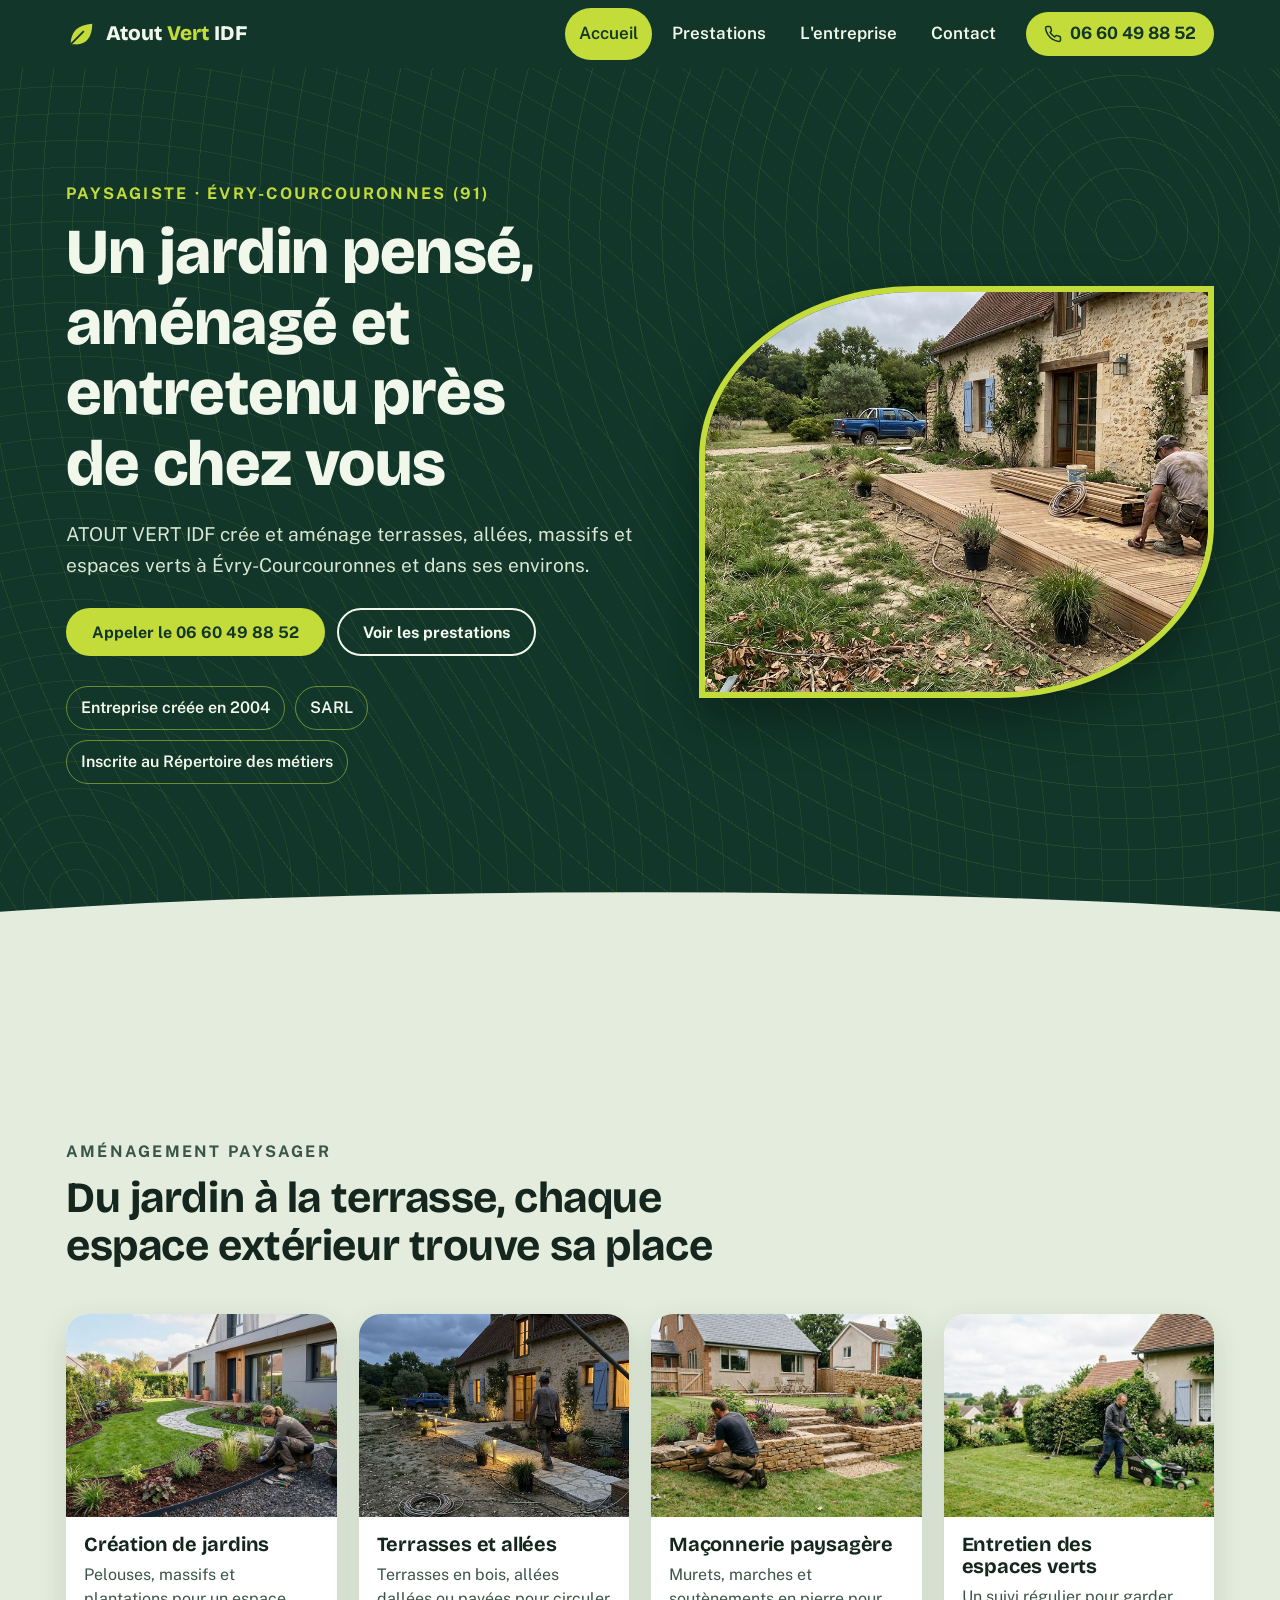
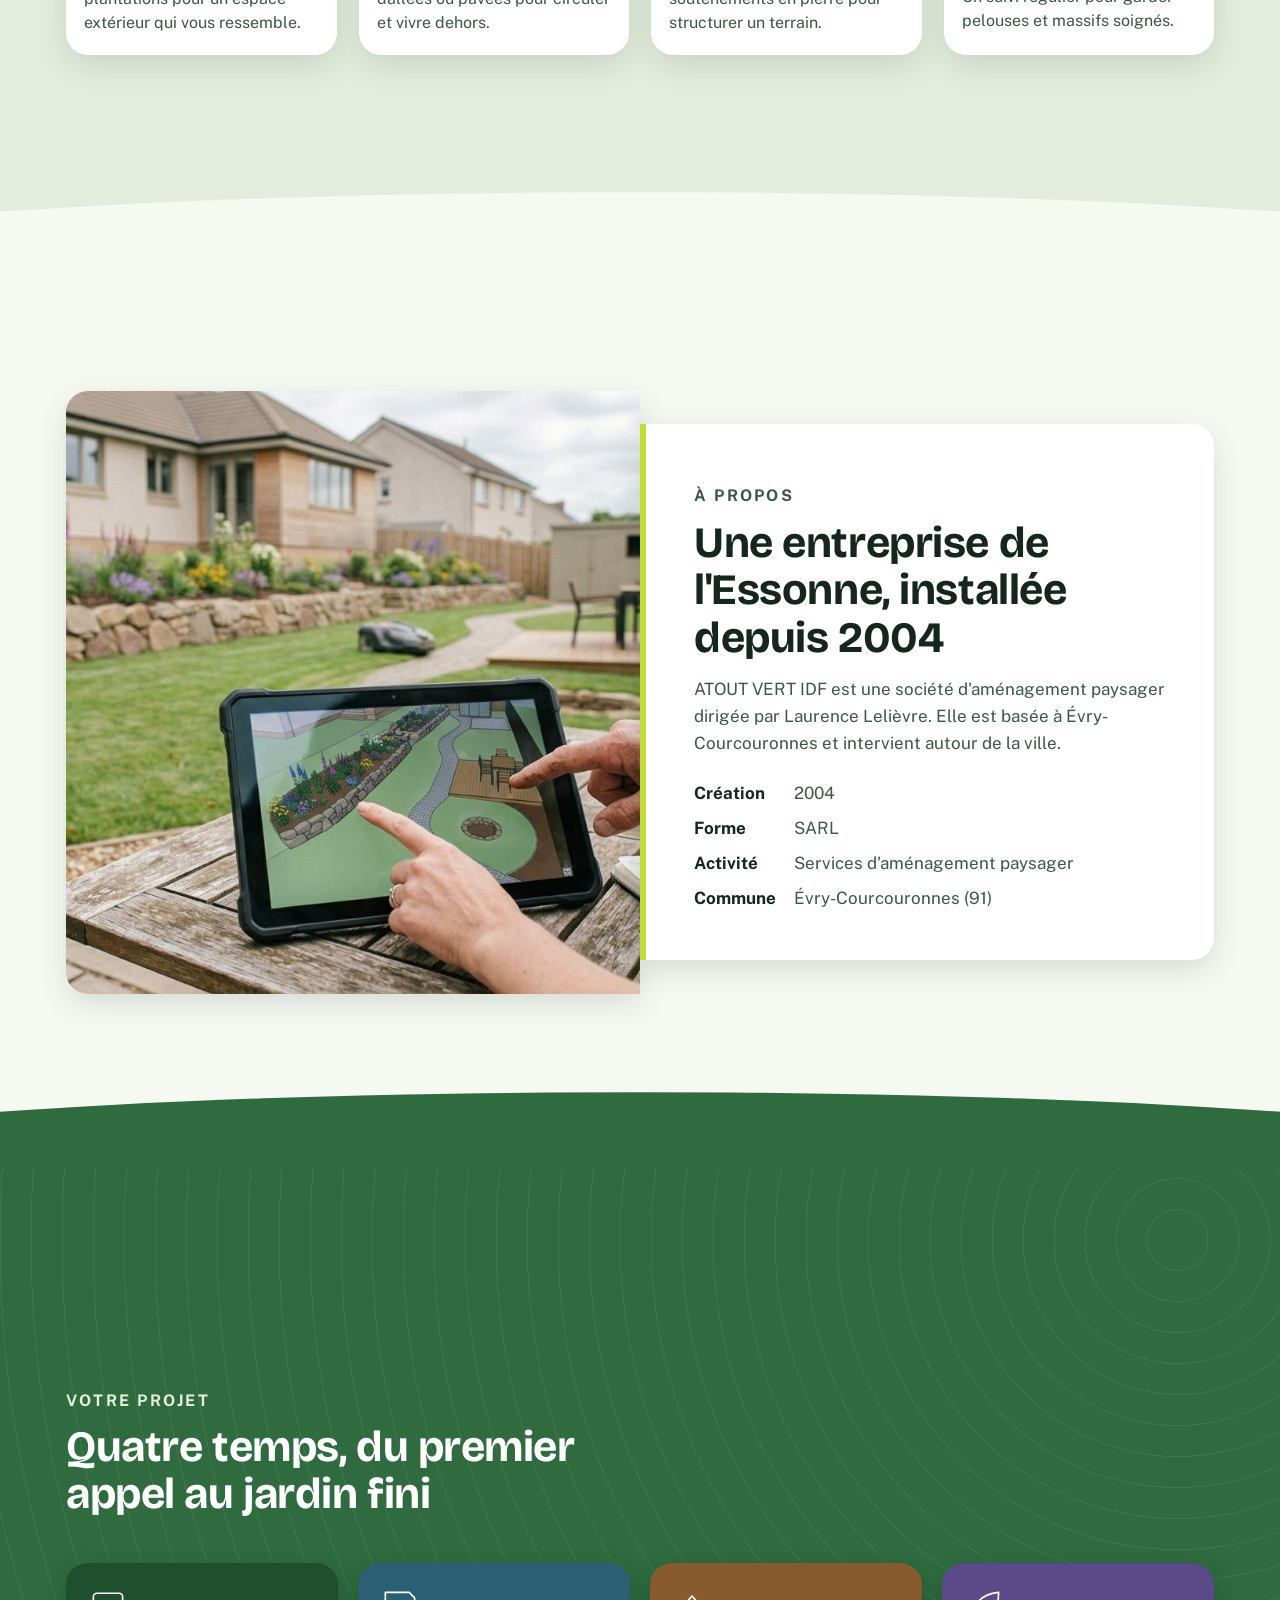
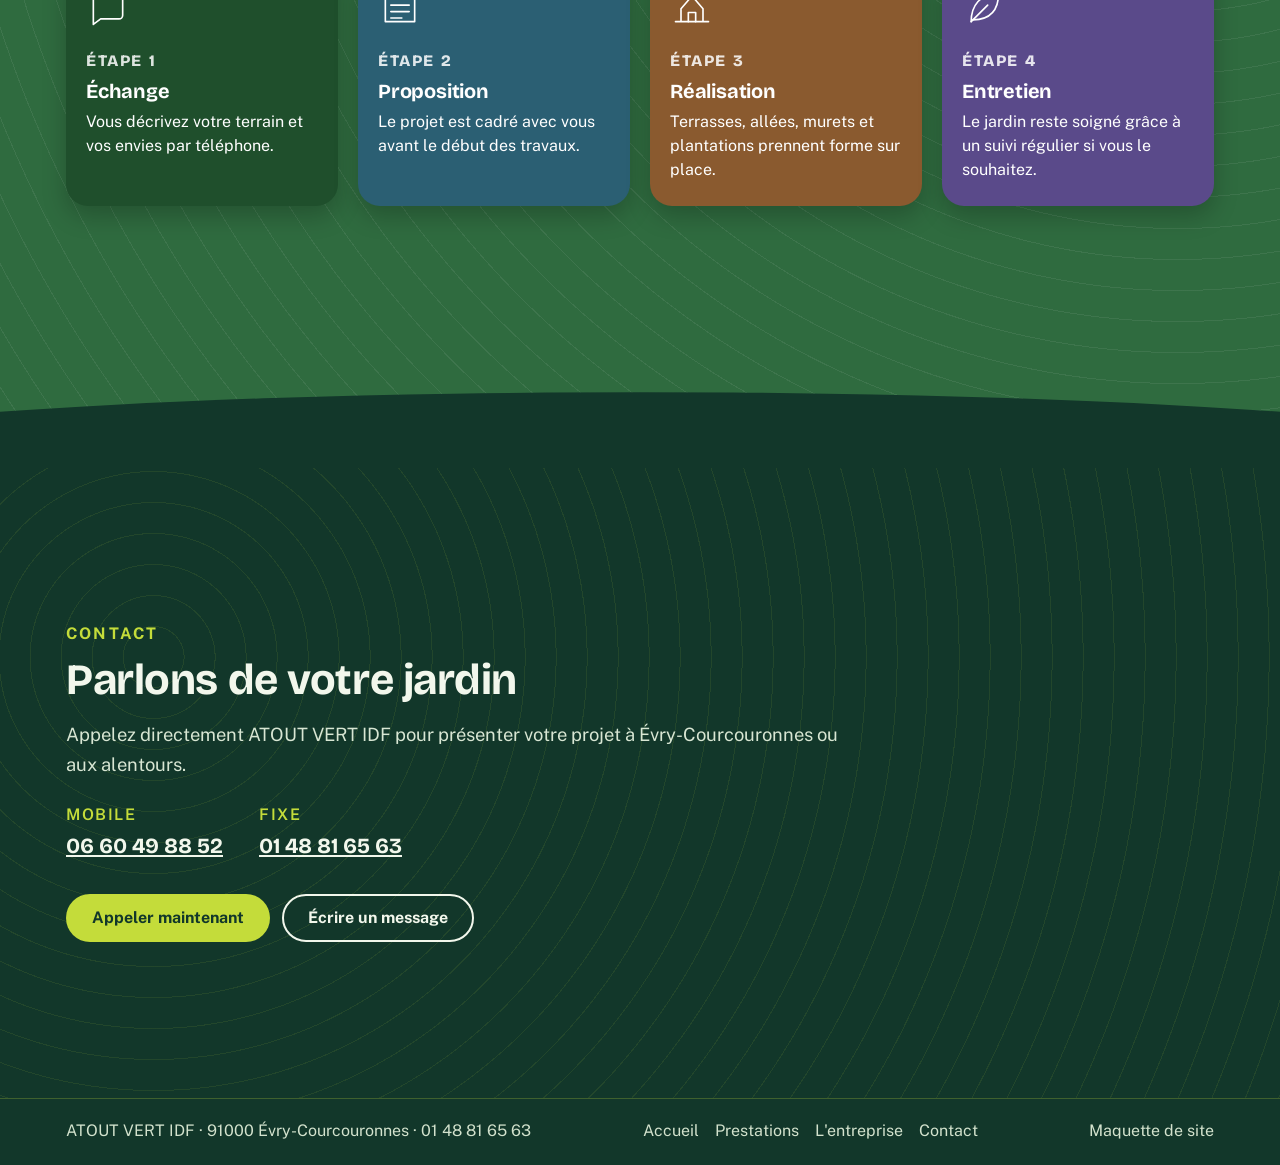
==== index.html @ 4dcef709 "Maquette : accueil Co-Authored-By: Claude Sonnet 5.5 <noreply@anthropic.com>" ====
<!doctype html>
<html lang="fr">
<head>
<meta charset="utf-8">
<meta name="viewport" content="width=device-width,initial-scale=1,viewport-fit=cover">
<meta name="robots" content="noindex, nofollow">
<title>Atout Vert IDF</title>
<meta name="description" content="Atout Vert IDF, paysagiste à Évry-Courcouronnes (Essonne) : aménagement de jardins, terrasses, allées, maçonnerie paysagère et entretien des espaces verts.">
<link rel="icon" href="data:image/svg+xml,%3Csvg xmlns='http://www.w3.org/2000/svg' viewBox='0 0 32 32'%3E%3Crect width='32' height='32' rx='8' fill='%2312372a'/%3E%3Cpath d='M8 24C8 13 14 8 25 8c0 11-5 17-15 17' fill='%23c4dc3a'/%3E%3Cpath d='M8 24l11-11' stroke='%2312372a' stroke-width='2' fill='none'/%3E%3C/svg%3E">
<link rel="preconnect" href="https://fonts.googleapis.com">
<link rel="preconnect" href="https://fonts.gstatic.com" crossorigin>
<link rel="stylesheet" href="https://fonts.googleapis.com/css2?family=Bricolage+Grotesque:wght@600;700;800&family=Public+Sans:wght@400;600;700&display=swap">
<link rel="stylesheet" href="css/style.css">
</head>
<body>
<a class="skip" href="#contenu">Aller au contenu</a>
<header class="hd">
  <div class="wrap">
    <a class="logo" href="https://webaunet.github.io/atout-vert-idf/" aria-label="Atout Vert IDF, accueil">
      <svg viewBox="0 0 32 32" aria-hidden="true"><path d="M5 27C5 14 12 6 28 5c0 15-7 23-19 22" fill="#c4dc3a"/><path d="M5 27 19 13" stroke="#12372a" stroke-width="2" fill="none"/></svg>
      <span>Atout <b>Vert</b> IDF</span>
    </a>
    <nav class="nav" id="menu" aria-label="Navigation principale">
      <a class="l" href="index.html" aria-current="page">Accueil</a>
      <a class="l" href="prestations.html">Prestations</a>
      <a class="l" href="entreprise.html">L'entreprise</a>
      <a class="l" href="contact.html">Contact</a>
    </nav>
    <a class="call" href="tel:+33660498852"><svg viewBox="0 0 24 24" fill="none" stroke="currentColor" stroke-width="2" stroke-linecap="round" stroke-linejoin="round" aria-hidden="true"><path d="M22 16.9v3a2 2 0 0 1-2.2 2 19.8 19.8 0 0 1-8.6-3.1 19.5 19.5 0 0 1-6-6A19.8 19.8 0 0 1 2.1 4.2 2 2 0 0 1 4.1 2h3a2 2 0 0 1 2 1.7c.1 1 .4 1.9.7 2.8a2 2 0 0 1-.5 2.1L8.1 9.9a16 16 0 0 0 6 6l1.3-1.3a2 2 0 0 1 2.1-.4c.9.3 1.8.6 2.8.7a2 2 0 0 1 1.7 2z"/></svg><span class="t">06 60 49 88 52</span></a>
    <button class="burger" type="button" aria-expanded="false" aria-controls="menu" aria-label="Ouvrir le menu"><span></span></button>
  </div>
</header>

<main id="contenu">
<section class="sec hero">
  <div class="wrap grid">
    <div>
      <p class="eyebrow">Paysagiste · Évry-Courcouronnes (91)</p>
      <h1>Un jardin pensé, aménagé et entretenu près de chez vous</h1>
      <p class="lead">ATOUT VERT IDF crée et aménage terrasses, allées, massifs et espaces verts à Évry-Courcouronnes et dans ses environs.</p>
      <div class="actions">
        <a class="btn p" href="tel:+33660498852">Appeler le 06 60 49 88 52</a>
        <a class="btn o" href="prestations.html">Voir les prestations</a>
      </div>
      <ul class="facts">
        <li>Entreprise créée en 2004</li>
        <li>SARL</li>
        <li>Inscrite au Répertoire des métiers</li>
      </ul>
    </div>
    <div class="leaf"><img src="images/terrasse-bois.jpg" width="1408" height="768" alt="Chantier de terrasse en bois devant une maison en pierre, avec un ouvrier au travail"></div>
  </div>
</section>

<section class="sec svc" id="prestations">
  <div class="wrap">
    <div class="head">
      <p class="eyebrow">Aménagement paysager</p>
      <h2>Du jardin à la terrasse, chaque espace extérieur trouve sa place</h2>
    </div>
    <div class="cards">
      <article class="card"><img src="images/creation.jpg" width="1000" height="545" loading="lazy" alt="Jardin aménagé avec pelouse, massifs et allée"><div><h3>Création de jardins</h3><p>Pelouses, massifs et plantations pour un espace extérieur qui vous ressemble.</p></div></article>
      <article class="card"><img src="images/allee-dallee.jpg" width="1408" height="768" loading="lazy" alt="Allée dallée en pierre le long d'une maison, éclairée en soirée"><div><h3>Terrasses et allées</h3><p>Terrasses en bois, allées dallées ou pavées pour circuler et vivre dehors.</p></div></article>
      <article class="card"><img src="images/maconnerie.jpg" width="1000" height="545" loading="lazy" alt="Muret en pierres sèches et escalier de jardin en cours de pose"><div><h3>Maçonnerie paysagère</h3><p>Murets, marches et soutènements en pierre pour structurer un terrain.</p></div></article>
      <article class="card"><img src="images/tonte.jpg" width="1000" height="558" loading="lazy" alt="Pelouse tondue et bien entretenue"><div><h3>Entretien des espaces verts</h3><p>Un suivi régulier pour garder pelouses et massifs soignés.</p></div></article>
    </div>
  </div>
</section>

<section class="sec about" id="entreprise">
  <div class="wrap grid">
    <div class="pic"><img src="images/conception.jpg" width="1408" height="768" loading="lazy" alt="Plan de jardin présenté sur une tablette devant un massif et un muret en pierre"></div>
    <div class="box">
      <p class="eyebrow">À propos</p>
      <h2>Une entreprise de l'Essonne, installée depuis 2004</h2>
      <p>ATOUT VERT IDF est une société d'aménagement paysager dirigée par Laurence Lelièvre. Elle est basée à Évry-Courcouronnes et intervient autour de la ville.</p>
      <dl>
        <dt>Création</dt><dd>2004</dd>
        <dt>Forme</dt><dd>SARL</dd>
        <dt>Activité</dt><dd>Services d'aménagement paysager</dd>
        <dt>Commune</dt><dd>Évry-Courcouronnes (91)</dd>
      </dl>
    </div>
  </div>
</section>

<section class="sec steps" id="projet">
  <div class="wrap">
    <div class="head">
      <p class="eyebrow">Votre projet</p>
      <h2>Quatre temps, du premier appel au jardin fini</h2>
    </div>
    <ol class="st">
      <li><svg viewBox="0 0 48 48" aria-hidden="true"><path d="M40 33a4 4 0 0 1-4 4H16l-8 6V13a4 4 0 0 1 4-4h24a4 4 0 0 1 4 4z"/></svg><span class="n">ÉTAPE 1</span><h3>Échange</h3><p>Vous décrivez votre terrain et vos envies par téléphone.</p></li>
      <li><svg viewBox="0 0 48 48" aria-hidden="true"><path d="M8 8h26l6 6v26H8z"/><path d="M14 22h20M14 29h20M14 36h12"/></svg><span class="n">ÉTAPE 2</span><h3>Proposition</h3><p>Le projet est cadré avec vous avant le début des travaux.</p></li>
      <li><svg viewBox="0 0 48 48" aria-hidden="true"><path d="M6 40h36M12 40V26l12-14 12 14v14"/><path d="M20 40V30h8v10"/></svg><span class="n">ÉTAPE 3</span><h3>Réalisation</h3><p>Terrasses, allées, murets et plantations prennent forme sur place.</p></li>
      <li><svg viewBox="0 0 48 48" aria-hidden="true"><path d="M10 40C10 22 20 10 40 8c0 20-10 30-28 30"/><path d="M10 40 28 22"/></svg><span class="n">ÉTAPE 4</span><h3>Entretien</h3><p>Le jardin reste soigné grâce à un suivi régulier si vous le souhaitez.</p></li>
    </ol>
  </div>
</section>

<section class="sec cta" id="contact">
  <div class="wrap">
    <div class="box">
      <p class="eyebrow" style="color:var(--lime)">Contact</p>
      <h2>Parlons de votre jardin</h2>
      <p class="lead">Appelez directement ATOUT VERT IDF pour présenter votre projet à Évry-Courcouronnes ou aux alentours.</p>
      <div class="tels">
        <div><small>Mobile</small><a href="tel:+33660498852">06 60 49 88 52</a></div>
        <div><small>Fixe</small><a href="tel:+33148816563">01 48 81 65 63</a></div>
      </div>
      <div class="actions">
        <a class="btn p" href="tel:+33660498852">Appeler maintenant</a>
        <a class="btn o" href="contact.html">Écrire un message</a>
      </div>
    </div>
  </div>
</section>
</main>

<footer class="ft">
  <div class="wrap">
    <span>ATOUT VERT IDF · 91000 Évry-Courcouronnes · <a href="tel:+33148816563">01 48 81 65 63</a></span>
    <nav aria-label="Pied de page"><a href="index.html">Accueil</a><a href="prestations.html">Prestations</a><a href="entreprise.html">L'entreprise</a><a href="contact.html">Contact</a></nav>
    <span>Maquette de site</span>
  </div>
</footer>
<script src="js/main.js"></script>
</body>
</html>
---- css/style.css ----
/* Concept : plan de jardin. Courbes de niveau en filigrane, feuille comme forme d'image, sections aux bords courbes. */
:root{
  --forest:#12372a; --forest-ink:#f2f7ec; --lime:#c4dc3a; --on-lime:#12372a;
  --bg:#f6f9f2; --bg2:#e4eddd; --ink:#14261d; --muted:#3b5547; --card:#ffffff; --line:#c9d8c0;
  --s1:#2f6b3f; --s2:#2b5f73; --s3:#8a5a2f; --s4:#5a4a8a; --on-s:#ffffff;
  --r:22px; --shadow:0 10px 30px rgba(18,55,42,.14);
  --f-display:"Bricolage Grotesque","Trebuchet MS",sans-serif; --f-body:"Public Sans","Segoe UI",Arial,sans-serif;
  --gut:max(16px,env(safe-area-inset-left,0px)); --gutr:max(16px,env(safe-area-inset-right,0px));
}
@media (prefers-color-scheme:dark){:root:not([data-theme="light"]){
  --bg:#0f1d17; --bg2:#15281f; --ink:#e9f2e3; --muted:#b5c9bb; --card:#1b3226; --line:#2c4a3a;
  --forest:#0b251c; --s1:#2f6b3f; --s2:#2b6a82; --s3:#9a6633; --s4:#6a58a0; --shadow:0 10px 30px rgba(0,0,0,.4); color-scheme:dark}}
:root[data-theme="dark"]{
  --bg:#0f1d17; --bg2:#15281f; --ink:#e9f2e3; --muted:#b5c9bb; --card:#1b3226; --line:#2c4a3a;
  --forest:#0b251c; --s1:#2f6b3f; --s2:#2b6a82; --s3:#9a6633; --s4:#6a58a0; --shadow:0 10px 30px rgba(0,0,0,.4); color-scheme:dark}

*{box-sizing:border-box}
html{scroll-behavior:smooth}
body{margin:0;background:var(--bg);color:var(--ink);font:400 1.0625rem/1.6 var(--f-body);padding-left:0;padding-right:0}
body::before{content:"";position:fixed;inset:0 0 auto;height:env(safe-area-inset-top,0px);background:var(--forest);z-index:60}
img{display:block;max-width:100%;height:auto}
h1,h2,h3{font-family:var(--f-display);line-height:1.1;margin:0;text-wrap:balance;letter-spacing:-.01em}
h1{font-size:clamp(2.2rem,5.4vw,4rem);font-weight:800}
h2{font-size:clamp(1.8rem,3.6vw,2.7rem);font-weight:700}
h3{font-size:1.25rem;font-weight:700}
p{margin:0}
a{color:inherit}
:focus-visible{outline:3px solid var(--lime);outline-offset:3px;border-radius:6px}
.wrap{width:100%;max-width:1180px;margin-inline:auto;padding-left:var(--gut);padding-right:var(--gutr)}
.eyebrow{font:700 1rem/1.2 var(--f-body);text-transform:uppercase;letter-spacing:.14em;color:var(--muted);margin-bottom:14px}
.skip{position:absolute;left:-999px}.skip:focus{left:16px;top:70px;background:var(--lime);color:var(--on-lime);padding:10px 14px;z-index:99;border-radius:8px}

/* Header */
.hd{position:sticky;top:env(safe-area-inset-top,0px);z-index:50;background:var(--forest);color:var(--forest-ink)}
.hd .wrap{display:flex;align-items:center;gap:16px;min-height:68px}
.logo{display:flex;align-items:center;gap:10px;min-height:44px;text-decoration:none;font:800 1.3rem/1 var(--f-display);white-space:nowrap}
.logo svg{width:30px;height:30px;flex:none}
.logo b{color:var(--lime);font-weight:800}
.nav{margin-left:auto;display:flex;align-items:center;gap:6px}
.nav a.l{text-decoration:none;padding:12px 14px;border-radius:999px;font-weight:600;min-height:44px;display:inline-flex;align-items:center}
.nav a.l:hover{background:rgba(255,255,255,.12)}
.nav a.l[aria-current="page"]{background:var(--lime);color:var(--on-lime)}
.call{display:inline-flex;align-items:center;gap:8px;min-height:44px;padding:0 18px;border-radius:999px;background:var(--lime);color:var(--on-lime);font-weight:700;text-decoration:none;white-space:nowrap}
.call:hover{filter:brightness(1.07)}
.call svg{width:18px;height:18px}
.burger{display:none;margin-left:auto;width:44px;height:44px;border:0;border-radius:12px;background:rgba(255,255,255,.12);color:inherit;cursor:pointer;padding:0}
.burger span,.burger span::before,.burger span::after{display:block;width:22px;height:2px;background:currentColor;margin:auto;position:relative;transition:.2s}
.burger span::before,.burger span::after{content:"";position:absolute;left:0}
.burger span::before{top:-7px}.burger span::after{top:7px}
.burger[aria-expanded="true"] span{background:transparent}
.burger[aria-expanded="true"] span::before{top:0;transform:rotate(45deg)}
.burger[aria-expanded="true"] span::after{top:0;transform:rotate(-45deg)}
@media (max-width:980px){
  .burger{display:block}
  .hd .call{margin-left:auto}.burger{margin-left:0}
  .nav{position:absolute;left:0;right:0;top:100%;background:var(--forest);flex-direction:column;align-items:stretch;padding:8px var(--gutr) 18px var(--gut);margin:0;display:none;border-top:1px solid rgba(255,255,255,.14)}
  .nav.open{display:flex}
  .nav a.l{padding:14px 12px;border-radius:12px}
}
@media (max-width:420px){.logo{font-size:1.1rem}.logo svg{width:26px;height:26px}.call{padding:0 12px}.call .t{display:none}.call{width:44px;justify-content:center;padding:0}}

/* Sections */
.sec{position:relative;display:flex;align-items:center;min-height:100svh;padding-block:clamp(28px,6vw,96px) clamp(64px,10vw,140px)}
.sec>.wrap{position:relative;z-index:1}
.sec::after{content:"";position:absolute;left:0;right:0;bottom:-1px;height:clamp(36px,6vw,80px);background:var(--next);clip-path:ellipse(75% 100% at 50% 100%)}
.hero{--next:var(--bg2);background:var(--forest);color:var(--forest-ink);
  background-image:repeating-radial-gradient(circle at 88% 18%,transparent 0 30px,rgba(196,220,58,.10) 30px 31px),repeating-radial-gradient(circle at 6% 92%,transparent 0 26px,rgba(196,220,58,.07) 26px 27px)}
.hero .grid{display:grid;grid-template-columns:1.05fr .95fr;gap:clamp(24px,5vw,64px);align-items:center}
.hero p.lead{font-size:1.2rem;margin:20px 0 28px;max-width:34em;color:#d8e6d3}
.hero .eyebrow{color:var(--lime)}
.actions{display:flex;flex-wrap:wrap;gap:12px}
.btn{display:inline-flex;align-items:center;justify-content:center;gap:8px;min-height:48px;padding:0 24px;border-radius:999px;font-weight:700;text-decoration:none;border:2px solid transparent;font-size:1rem;cursor:pointer;font-family:inherit}
.btn.p{background:var(--lime);color:var(--on-lime)}.btn.p:hover{filter:brightness(1.07)}
.btn.o{border-color:currentColor;color:inherit;background:transparent}.btn.o:hover{background:rgba(255,255,255,.12)}
.facts{display:flex;flex-wrap:wrap;gap:10px;margin-top:30px;padding:0;list-style:none}
.facts li{padding:8px 14px;border:1px solid rgba(196,220,58,.5);border-radius:999px;font-size:1rem;font-weight:600}
.leaf{border-radius:42% 0 42% 0;overflow:hidden;box-shadow:0 20px 50px rgba(0,0,0,.35);aspect-ratio:5/4;border:6px solid var(--lime)}
.leaf img{width:100%;height:100%;object-fit:cover;object-position:38% 50%}
@media (max-width:820px){.hero .grid{grid-template-columns:1fr}.leaf{order:-1;aspect-ratio:16/9;max-height:26svh;width:100%}.hero p.lead{margin:14px 0 20px}.facts{margin-top:20px}}

.svc{--next:var(--bg);background:var(--bg2)}
.head{max-width:40em;margin-bottom:clamp(24px,4vw,44px)}
.head p{color:var(--muted);margin-top:12px}
.cards{display:grid;grid-template-columns:repeat(4,1fr);gap:clamp(12px,2vw,22px)}
.card{background:var(--card);border-radius:var(--r);overflow:hidden;box-shadow:var(--shadow);display:flex;flex-direction:column;min-width:0}
.card img{width:100%;aspect-ratio:4/3;object-fit:cover}
.card div{padding:16px 18px 20px}
.card h3{margin-bottom:8px}.card p{color:var(--muted);font-size:1rem;line-height:1.5}
@media (max-width:760px){.cards{grid-template-columns:repeat(2,1fr)}}
@media (max-width:520px){.card img{aspect-ratio:3/2}.card div{padding:12px 12px 14px}.card h3{font-size:1.05rem}.card p{font-size:1rem}}

.about{--next:var(--s1);background:var(--bg)}
.about .grid{display:grid;grid-template-columns:1fr 1fr;gap:0;align-items:center}
.about .pic{border-radius:var(--r) 0 0 var(--r);overflow:hidden;aspect-ratio:4/4.2;box-shadow:var(--shadow)}
.about .pic img{width:100%;height:100%;object-fit:cover;object-position:60% 50%}
.about .box{background:var(--card);border-radius:0 var(--r) var(--r) 0;padding:clamp(24px,4vw,48px);box-shadow:var(--shadow);border-left:6px solid var(--lime)}
.about .box p{color:var(--muted);margin-top:14px}
.about dl{display:grid;grid-template-columns:auto 1fr;gap:8px 18px;margin:22px 0 0}
.about dt{font-weight:700}.about dd{margin:0;color:var(--muted)}
@media (max-width:820px){.about .grid{grid-template-columns:1fr}.about .pic{border-radius:var(--r) var(--r) 0 0;aspect-ratio:16/9}.about .box{border-radius:0 0 var(--r) var(--r);border-left:0;border-top:6px solid var(--lime)}}

.steps{--next:var(--forest);background:var(--s1);color:var(--on-s);background-image:repeating-radial-gradient(circle at 92% 8%,transparent 0 30px,rgba(255,255,255,.07) 30px 31px)}
.steps .eyebrow{color:#dcefd2}.steps .head p{color:#e4f0de}
.st{display:grid;grid-template-columns:repeat(4,1fr);gap:clamp(12px,2vw,20px);list-style:none;padding:0;margin:0;counter-reset:n}
.st li{border-radius:var(--r);padding:22px 20px 24px;color:var(--on-s);box-shadow:0 10px 24px rgba(0,0,0,.22);min-width:0}
.st li:nth-child(1){background:#1f4f2c}.st li:nth-child(2){background:var(--s2)}.st li:nth-child(3){background:var(--s3)}.st li:nth-child(4){background:var(--s4)}
.st svg{width:44px;height:44px;margin-bottom:14px;stroke:#fff;fill:none;stroke-width:1.8;stroke-linecap:round;stroke-linejoin:round}
.st h3{margin-bottom:8px}.st p{font-size:1rem;line-height:1.5}
.st .n{font:800 1rem var(--f-display);letter-spacing:.1em;opacity:.85;display:block;margin-bottom:10px}
@media (max-width:760px){.st{grid-template-columns:repeat(2,1fr)}}
@media (max-width:520px){.st li{padding:16px 14px}.st svg{width:34px;height:34px;margin-bottom:8px}}

.cta{--next:var(--forest);background:var(--forest);color:var(--forest-ink);min-height:70svh;
  background-image:repeating-radial-gradient(circle at 12% 30%,transparent 0 30px,rgba(196,220,58,.09) 30px 31px)}
.cta::after{display:none}
.cta{padding-block:clamp(56px,8vw,96px)}
.cta .box{max-width:46em}
.cta p.lead{margin:16px 0 26px;color:#d8e6d3;font-size:1.15rem}
.tels a{display:inline-flex;align-items:center;min-height:44px;padding-right:6px}
.tels{display:flex;flex-wrap:wrap;gap:14px 30px;margin:0 0 26px;font:700 1.35rem/1.3 var(--f-display)}
.tels small{display:block;font:600 1rem var(--f-body);color:var(--lime);text-transform:uppercase;letter-spacing:.1em}

/* Footer */
.ft{background:var(--forest);color:#d3e2cd;border-top:1px solid rgba(196,220,58,.25);padding-block:10px 12px}
.ft .wrap{display:flex;flex-wrap:wrap;gap:0 28px;align-items:center;justify-content:space-between;font-size:1rem}
.ft nav{display:flex;flex-wrap:wrap;gap:4px 16px}
.ft a{text-decoration:none;display:inline-flex;align-items:center;min-height:44px}.ft a:hover{color:var(--lime)}
@media (prefers-reduced-motion:reduce){*{transition:none!important;scroll-behavior:auto!important}}
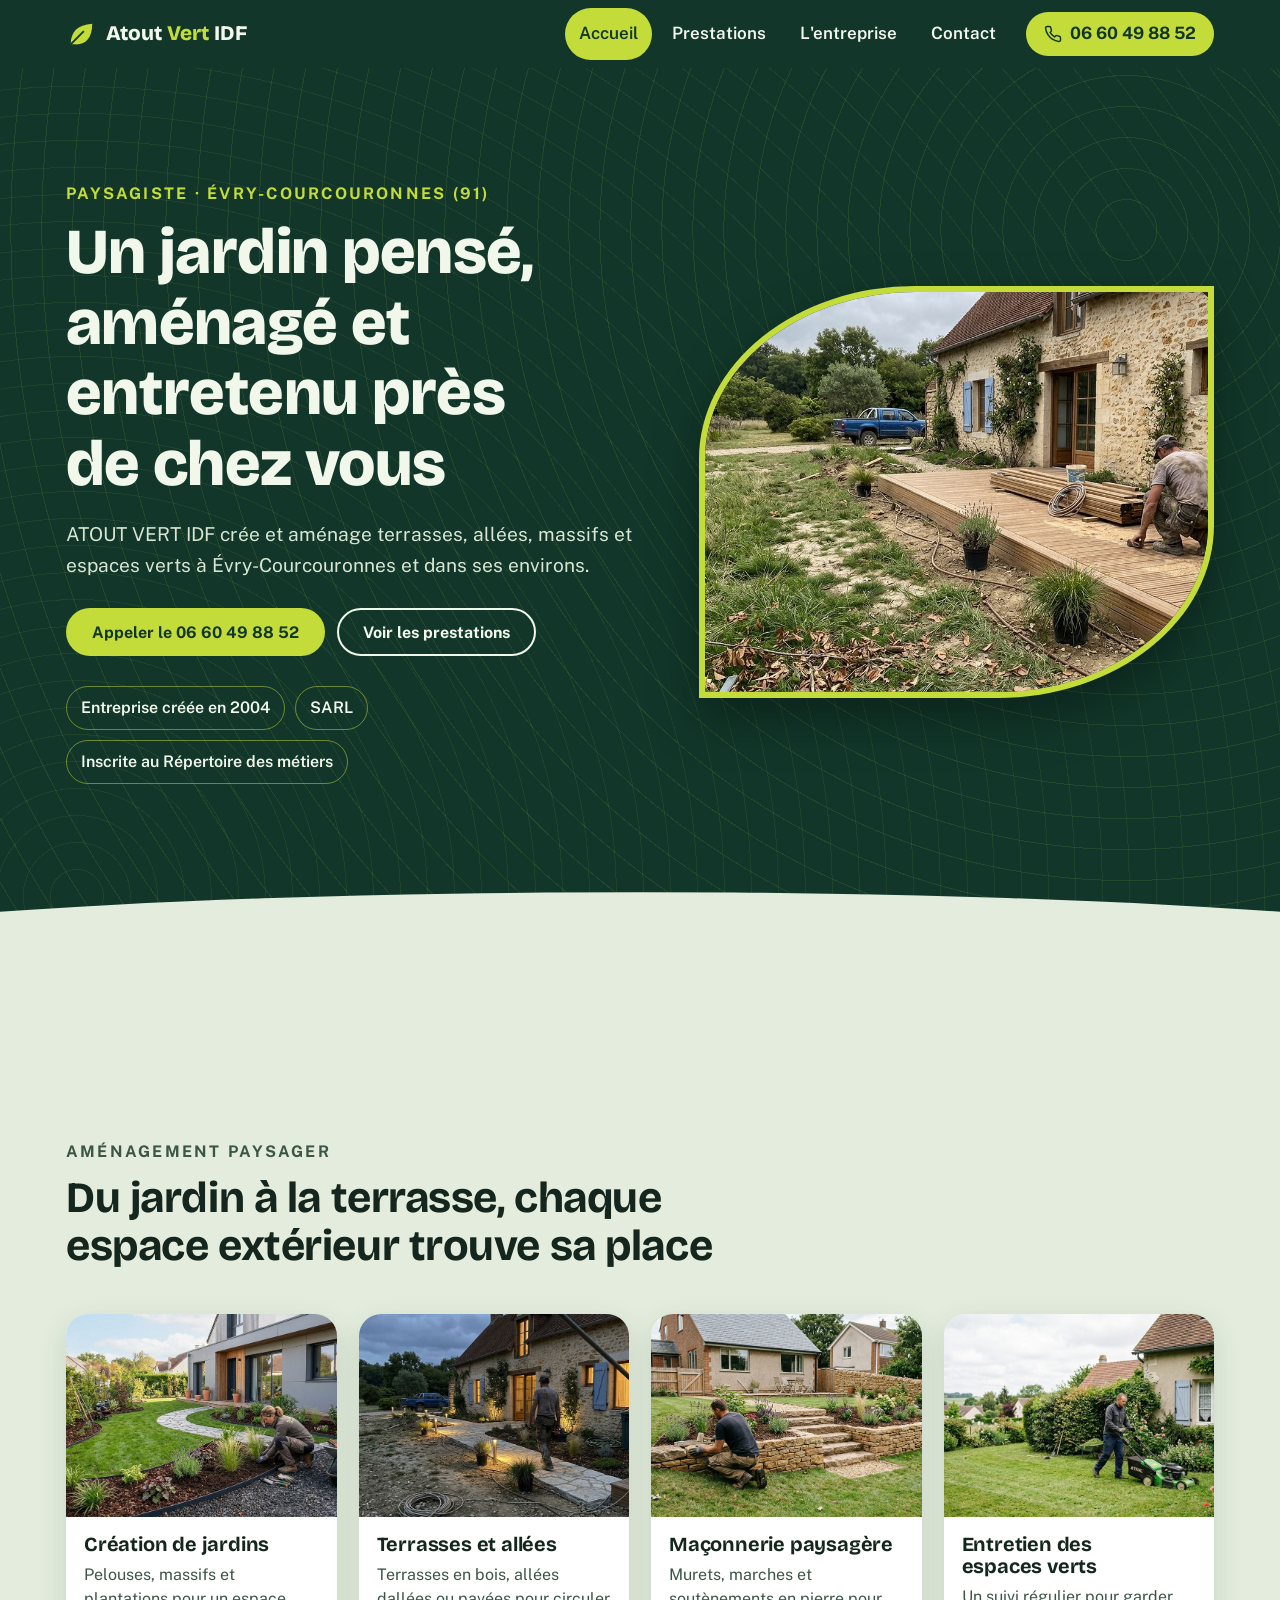
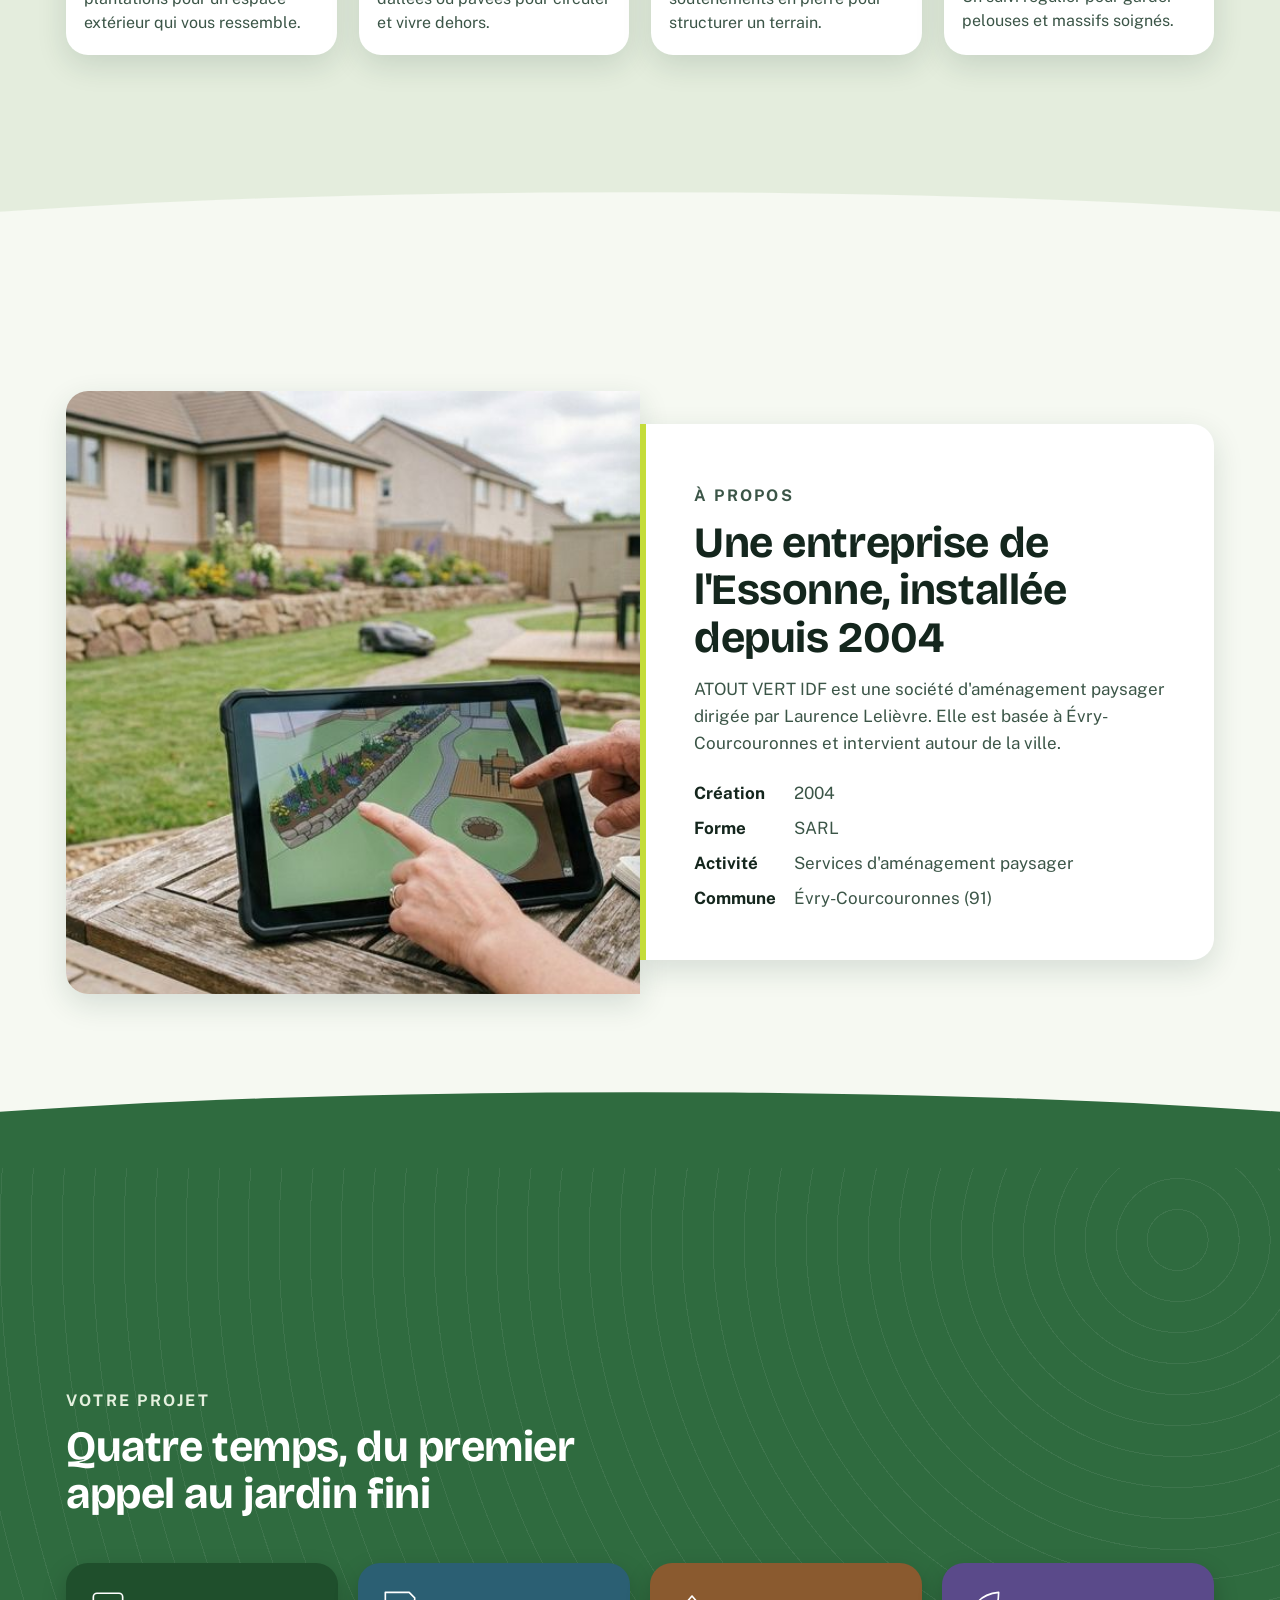
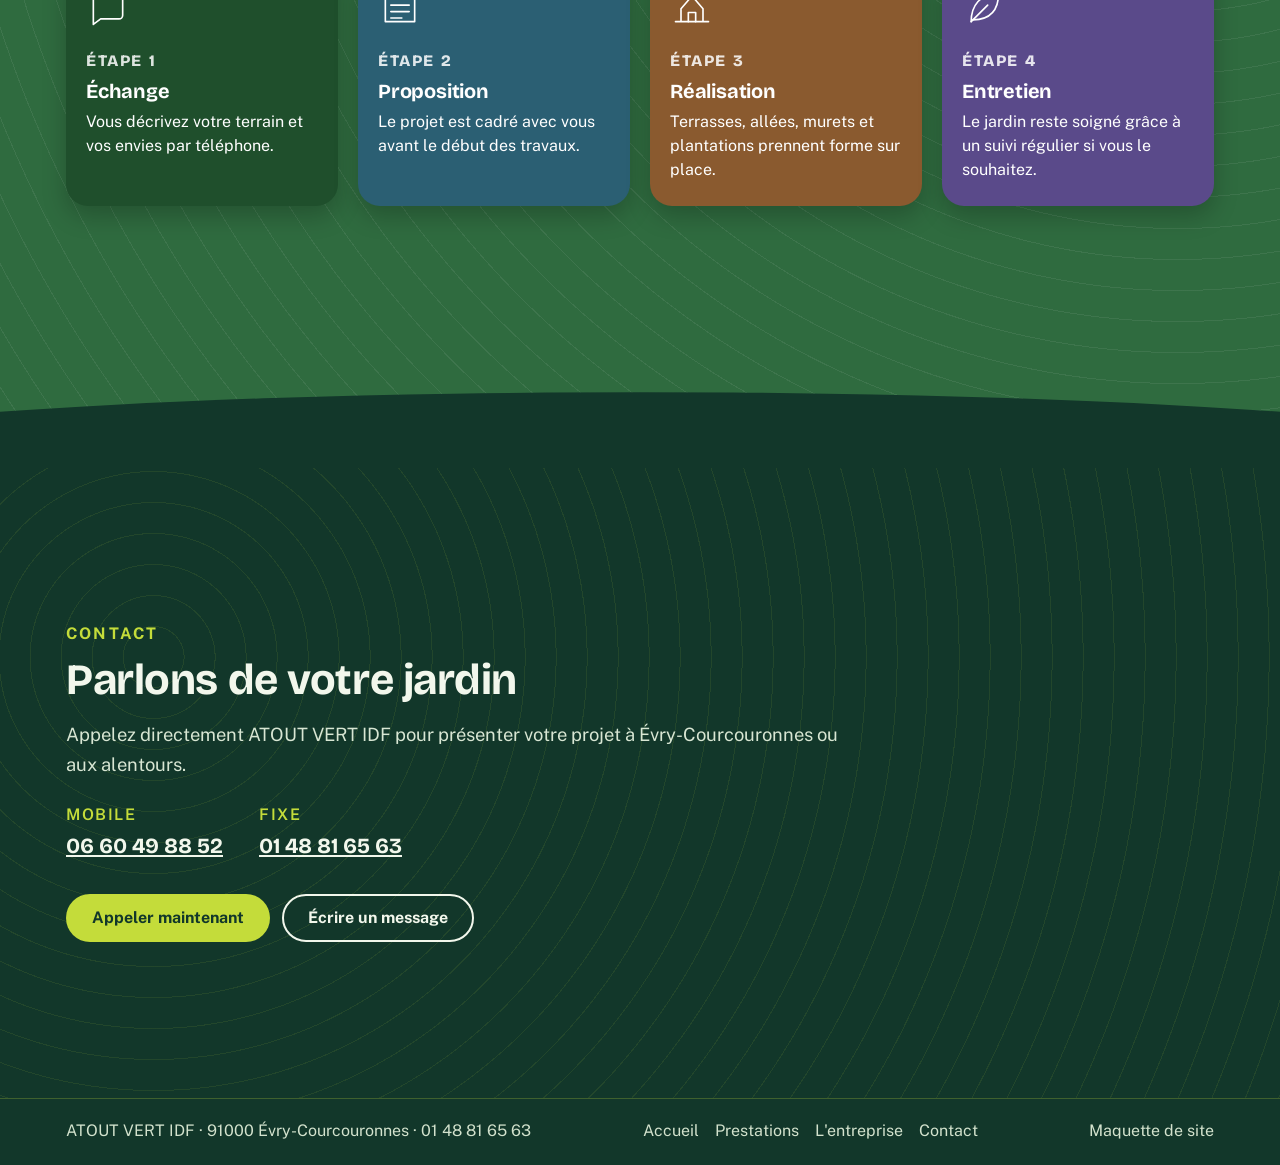
==== commit 6d88dc57: "Maquette : pages prestations, entreprise, contact Co-Authored-By: Claude Sonnet 5.5 <noreply@anthrop" ====
--- a/index.html
+++ b/index.html
@@ -48,7 +48,7 @@
         <li>Inscrite au Répertoire des métiers</li>
       </ul>
     </div>
-    <div class="leaf"><img src="images/terrasse-bois.jpg" width="1408" height="768" alt="Chantier de terrasse en bois devant une maison en pierre, avec un ouvrier au travail"></div>
+    <div class="leaf"><img src="images/terrasse-bois.jpg" width="1200" height="655" alt="Chantier de terrasse en bois devant une maison en pierre, avec un ouvrier au travail"></div>
   </div>
 </section>
 
@@ -60,7 +60,7 @@
     </div>
     <div class="cards">
       <article class="card"><img src="images/creation.jpg" width="1000" height="545" loading="lazy" alt="Jardin aménagé avec pelouse, massifs et allée"><div><h3>Création de jardins</h3><p>Pelouses, massifs et plantations pour un espace extérieur qui vous ressemble.</p></div></article>
-      <article class="card"><img src="images/allee-dallee.jpg" width="1408" height="768" loading="lazy" alt="Allée dallée en pierre le long d'une maison, éclairée en soirée"><div><h3>Terrasses et allées</h3><p>Terrasses en bois, allées dallées ou pavées pour circuler et vivre dehors.</p></div></article>
+      <article class="card"><img src="images/allee-dallee.jpg" width="1000" height="545" loading="lazy" alt="Allée dallée en pierre le long d'une maison, éclairée en soirée"><div><h3>Terrasses et allées</h3><p>Terrasses en bois, allées dallées ou pavées pour circuler et vivre dehors.</p></div></article>
       <article class="card"><img src="images/maconnerie.jpg" width="1000" height="545" loading="lazy" alt="Muret en pierres sèches et escalier de jardin en cours de pose"><div><h3>Maçonnerie paysagère</h3><p>Murets, marches et soutènements en pierre pour structurer un terrain.</p></div></article>
       <article class="card"><img src="images/tonte.jpg" width="1000" height="558" loading="lazy" alt="Pelouse tondue et bien entretenue"><div><h3>Entretien des espaces verts</h3><p>Un suivi régulier pour garder pelouses et massifs soignés.</p></div></article>
     </div>
@@ -69,7 +69,7 @@
 
 <section class="sec about" id="entreprise">
   <div class="wrap grid">
-    <div class="pic"><img src="images/conception.jpg" width="1408" height="768" loading="lazy" alt="Plan de jardin présenté sur une tablette devant un massif et un muret en pierre"></div>
+    <div class="pic"><img src="images/conception.jpg" width="1000" height="545" loading="lazy" alt="Plan de jardin présenté sur une tablette devant un massif et un muret en pierre"></div>
     <div class="box">
       <p class="eyebrow">À propos</p>
       <h2>Une entreprise de l'Essonne, installée depuis 2004</h2>
--- a/css/style.css
+++ b/css/style.css
@@ -126,3 +126,71 @@
 .ft nav{display:flex;flex-wrap:wrap;gap:4px 16px}
 .ft a{text-decoration:none;display:inline-flex;align-items:center;min-height:44px}.ft a:hover{color:var(--lime)}
 @media (prefers-reduced-motion:reduce){*{transition:none!important;scroll-behavior:auto!important}}
+
+/* Pages intérieures */
+.ph{position:relative;background:var(--forest);color:var(--forest-ink);padding-block:clamp(36px,6vw,80px) clamp(64px,9vw,120px);background-image:repeating-radial-gradient(circle at 90% 10%,transparent 0 30px,rgba(196,220,58,.10) 30px 31px)}
+.ph::after{content:"";position:absolute;left:0;right:0;bottom:-1px;height:clamp(36px,6vw,80px);background:var(--next);clip-path:ellipse(75% 100% at 50% 100%)}
+.ph .grid{display:grid;grid-template-columns:1fr 1fr;gap:clamp(24px,5vw,60px);align-items:center}
+.ph .eyebrow{color:var(--lime)}.ph p.lead{margin:16px 0 24px;color:#d8e6d3;font-size:1.15rem;max-width:34em}
+.mos{display:grid;grid-template-columns:1.2fr 1fr;grid-template-rows:1fr 1fr;gap:12px;aspect-ratio:4/3.2}
+.mos img{width:100%;height:100%;object-fit:cover;border-radius:var(--r);border:4px solid var(--lime)}
+.mos img:first-child{grid-row:1/3;border-radius:42% 0 42% 0}
+.fan{display:flex;justify-content:center}
+@media (max-width:820px){.ph .grid{grid-template-columns:1fr}.mos{aspect-ratio:16/9;max-height:30svh}}
+.pnext-bg{--next:var(--bg)}
+.pair{display:grid;grid-template-columns:1fr 1fr;gap:clamp(20px,4vw,56px);align-items:center}
+.pair.rev .imgs{order:2}
+.imgs{display:grid;gap:12px}.imgs.two{grid-template-columns:1fr 1fr}
+.imgs img{width:100%;aspect-ratio:4/3;object-fit:cover;border-radius:var(--r);box-shadow:var(--shadow)}
+.imgs.two img:nth-child(2){margin-top:28px}
+.txt p{color:var(--muted);margin-top:14px;max-width:34em}
+.txt ul{margin:18px 0 0;padding:0;list-style:none;display:grid;gap:10px}
+.txt li{padding-left:30px;position:relative}
+.txt li::before{content:"";position:absolute;left:0;top:.45em;width:16px;height:16px;background:var(--lime);border-radius:0 70% 0 70%}
+@media (max-width:820px){.pair{grid-template-columns:1fr}.pair.rev .imgs{order:0}}
+.bandA{--next:var(--s3);background:var(--bg)}
+.bandB{--next:var(--bg);background:var(--s3);color:#fff}
+.bandB .eyebrow{color:#f3dfc6}.bandB .txt p{color:#f6e9d9}
+.duo{display:grid;grid-template-columns:1fr 1fr;gap:clamp(14px,3vw,32px)}
+.duo article{background:rgba(255,255,255,.12);border-radius:var(--r);overflow:hidden;min-width:0}
+.duo img{width:100%;aspect-ratio:16/10;object-fit:cover}
+.duo div{padding:18px 20px 22px}.duo p{margin-top:8px;color:#fbefe0}
+@media (max-width:620px){.duo{grid-template-columns:1fr 1fr;gap:10px}.duo div{padding:12px 12px 16px}.duo article:first-child{}}
+.strip{background:var(--forest);color:var(--forest-ink);padding-block:clamp(36px,5vw,56px)}
+.strip .wrap{display:flex;flex-wrap:wrap;gap:20px 36px;align-items:center;justify-content:space-between}
+.strip h2{font-size:clamp(1.5rem,3vw,2.1rem)}
+.strip p{color:#d3e2cd;margin-top:6px}
+.kp{display:grid;grid-template-columns:repeat(4,1fr);gap:clamp(12px,2vw,20px);list-style:none;margin:0;padding:0}
+.kp li{background:var(--card);border-radius:var(--r);padding:22px 20px;box-shadow:var(--shadow);border-top:6px solid var(--lime);min-width:0}
+.kp b{display:block;font:800 clamp(1.5rem,2.6vw,2rem)/1.1 var(--f-display);margin-bottom:8px}
+.kp span{color:var(--muted);font-size:1rem}
+@media (max-width:820px){.kp{grid-template-columns:repeat(2,1fr)}}
+.panel{background:var(--forest);color:var(--forest-ink);border-radius:var(--r);padding:clamp(24px,4vw,44px);box-shadow:var(--shadow)}
+.panel p{color:#d8e6d3;margin-top:12px}
+.zone{--next:var(--forest);background:var(--bg2)}
+
+/* Contact */
+.ct{display:grid;grid-template-columns:1.25fr .75fr;gap:clamp(20px,4vw,48px);align-items:start}
+@media (max-width:900px){.ct{grid-template-columns:1fr}}
+.form{background:var(--card);border-radius:var(--r);padding:clamp(20px,4vw,40px);box-shadow:var(--shadow)}
+.fld{margin-bottom:18px}
+.fld label{display:block;font-weight:700;margin-bottom:6px}
+.fld .opt{font-weight:400;color:var(--muted)}
+.fld input,.fld select,.fld textarea{width:100%;min-height:48px;padding:12px 14px;font:inherit;font-size:1rem;color:var(--ink);background:var(--bg);border:2px solid var(--line);border-radius:14px}
+.fld textarea{min-height:120px;resize:vertical}
+.fld input:focus,.fld select:focus,.fld textarea:focus{outline:3px solid var(--lime);outline-offset:1px;border-color:var(--forest)}
+.fld[data-bad] input,.fld[data-bad] select{border-color:#c0392b}
+.err{color:#b3261e;font-weight:600;margin-top:6px;min-height:0}
+:root[data-theme="dark"] .err{color:#ff9d93}
+@media (prefers-color-scheme:dark){:root:not([data-theme="light"]) .err{color:#ff9d93}}
+.form .btn{width:100%}
+@media (min-width:640px){.form .btn{width:auto}}
+.recap{background:var(--card);border-radius:var(--r);padding:clamp(20px,4vw,36px);box-shadow:var(--shadow);border-left:6px solid var(--lime)}
+.recap pre{white-space:pre-wrap;word-break:break-word;font:inherit;background:var(--bg2);border-radius:14px;padding:16px;margin:14px 0 18px;color:var(--ink)}
+.recap .actions .btn{flex:1 1 150px}
+.recap .btn.o{color:var(--ink);border-color:var(--forest)}
+.recap .btn.o:hover{background:var(--bg2)}
+.coord .tels{margin-bottom:0}
+.ok{font-weight:700;color:var(--s1);margin:0 0 4px}
+:root[data-theme="dark"] .ok{color:var(--lime)}
+@media (prefers-color-scheme:dark){:root:not([data-theme="light"]) .ok{color:var(--lime)}}
